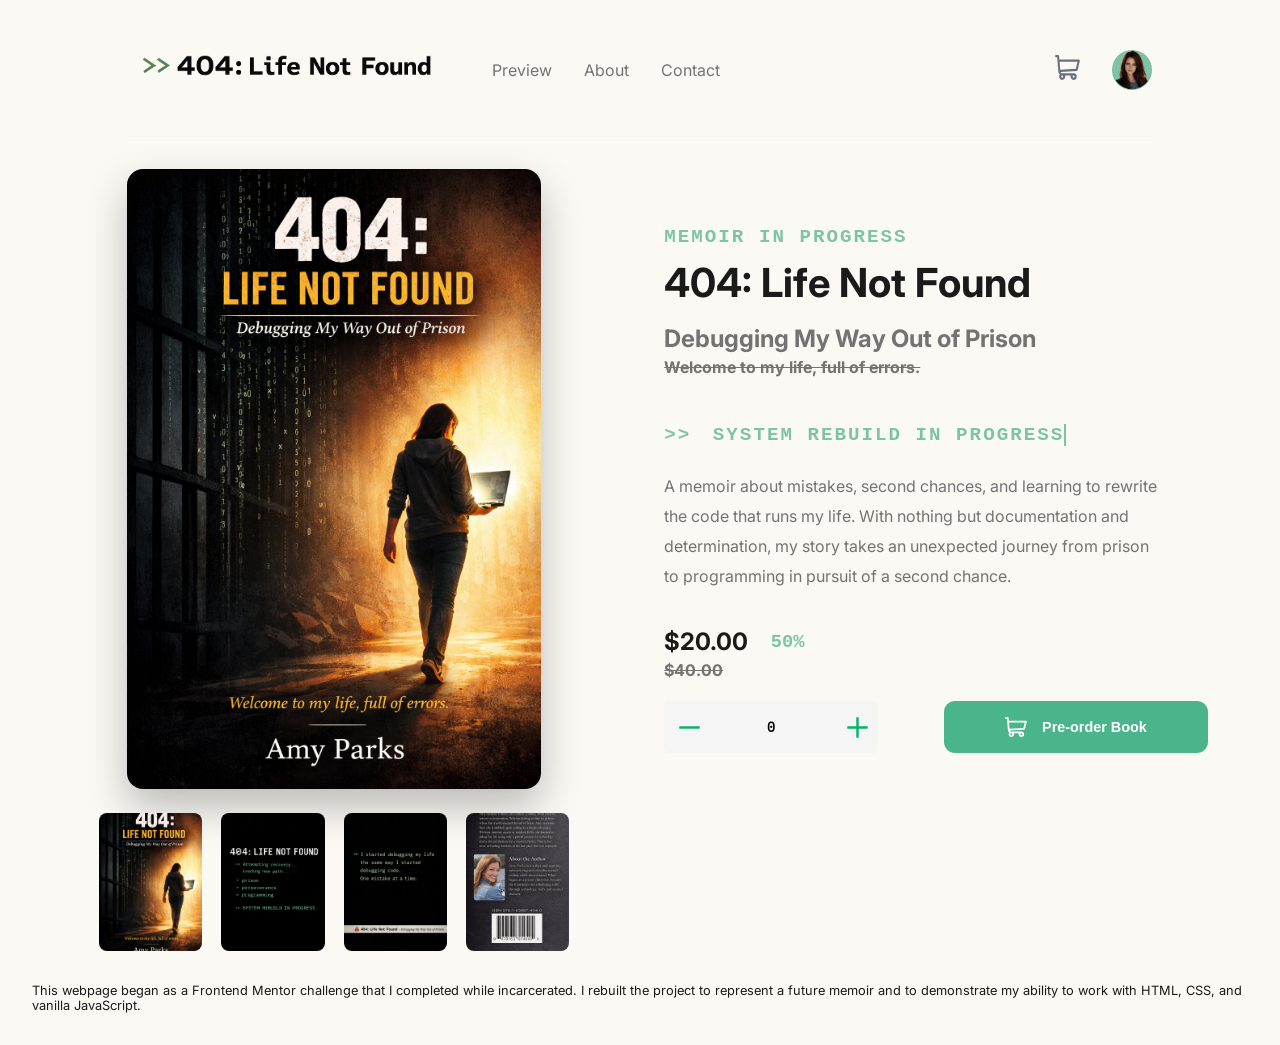
==== index.html @ 2057e630 "first commit" ====
<!DOCTYPE html>
<html lang="en">

<head>
  <meta charset="UTF-8">
  <meta name="viewport" content="width=device-width, initial-scale=1.0">
  <link rel="icon" type="image/png" href="./images/favicon.png">
  <title>Life Not Found</title>
  <link rel="stylesheet" href="./styles.css">
</head>

<body>

  <!-- Header -->
  <header>
    <nav>
      <img src="./assets/images/icon-menu.svg" alt="mobile menu" class="mobile-menu">
      <a class="home-link" href="index.html">
      <img src="./assets/images/logo.png" alt="logo" class="logo">
      </a>
      <ul id="nav-list">
        <li><a class="nav" href="preview.html">Preview</a></li>
        <li><a class="nav" href="about.html">About</a></li>
        <li><a class="nav" href="contact.html">Contact</a></li>
      </ul>
    </nav>
    <div class="header-right">
      <div class="cart-qty"></div>
      <div class="popup">
        <img src="./assets/images/icon-cart.svg" alt="shopping cart" class="cart-icon" id="cart">
        <aside id="aside" class="empty">
          <h6>Pre-order</h6>
          <div class="img-head empty" id="img-head">
            <img src="./assets/images/book-1 thumbnail.png" alt="book cover" class="cart-pic">
            <div class="popup-text">
              <p class="cart-text">404: Life Not Found</p>
              <p class="cart-amt" id="cart-amt"></p>
            </div>
            <img src="./assets/images/icon-delete.svg" alt="delete" id="delete">
            <button type="button" id="checkout">
            Checkout</button>
          </div>
          <div class="show empty" id="empty">
            <p class="empty-text">Your cart is empty.</p>
          </div>
        </aside>
      </div>
      <img src="./assets/images/image-avatar.png" alt="profile picture" class="profile-pic">
    </div>
  </header>

<!-- Main Content -->
  <main>
    <section class="product-images">
      <div class="large-pic">
        <img src="./assets/images/icon-previous.svg" alt="previous" id="previous" class="move">
        <img src="./assets/images/icon-next.svg" alt="previous" id="next" class="move">
      </div>
      <img src="./assets/images/book-1.png" alt="book cover" id="books1" class="img-large img-main">
      <div class="thumbnail-box">
        <img src="./assets/images/book-1 thumbnail.png" data-largeimage="./assets/images/book-1.png"
          alt="book cover" id="book1" class="img-thumb img-active">
        <img src="./assets/images/book-2 thumbnail.png" data-largeimage="./assets/images/book-2.png"
          alt="terminal version of book cover" id="book2" class="img-thumb">
        <img src="./assets/images/book-3 thumbnail.png" data-largeimage="./assets/images/book-3.png"
          alt="book quote" id="book3" class="img-thumb">
        <img src="./assets/images/book-4 thumbnail.png" data-largeimage="./assets/images/book-4.png"
          alt="book back cover" id="book4" class="img-thumb img-last">
      </div>
    </section>
<section class="text">
    <div class="bookinfo">
    
    <p class="terminal"> 
MEMOIR IN PROGRESS
</p> 
    <h1>404: Life Not Found</h1>
<h2 class="tagline">Debugging My Way Out of Prison</h2>
<h4>Welcome to my life, full of errors.</h4>
</div>
   
    <p class="terminal"> 
 <span class="prompt">>></span> 
 <span class="typing">SYSTEM REBUILD IN PROGRESS</span> 
</p> 
      <p>
A memoir about mistakes, second chances, and learning to rewrite the code that runs my life.
With nothing but documentation and determination, my story takes an unexpected journey from 
prison to programming in pursuit of a second chance.
      </p>
      <div class="amount">
        <div class="price-disc">
          <h2>
            $20.00
          </h2>
          <h3 class="pct">
            50%
          </h3>
        </div>
        <h4>
          $40.00
        </h4>
      </div>
      <div class="input-btn">
        <div class="quantity">
          <img src="./assets/images/icon-minus.svg" alt="decrease" class="minus">
          <img src="./assets/images/icon-plus.svg" alt="increase" class="plus">
          <input type="text" value="0" class="qty">
        </div>
        <button type="button" id="add-cart">
          <svg xmlns="http://www.w3.org/2000/svg" class="cart-btn" width="22" height="20">
            <path class="cart-btn"
              d="M20.925 3.641H3.863L3.61.816A.896.896 0 0 0 2.717 0H.897a.896.896 0 1 0 0 1.792h1l1.031 11.483c.073.828.52 1.726 1.291 2.336C2.83 17.385 4.099 20 6.359 20c1.875 0 3.197-1.87 2.554-3.642h4.905c-.642 1.77.677 3.642 2.555 3.642a2.72 2.72 0 0 0 2.717-2.717 2.72 2.72 0 0 0-2.717-2.717H6.365c-.681 0-1.274-.41-1.53-1.009l14.321-.842a.896.896 0 0 0 .817-.677l1.821-7.283a.897.897 0 0 0-.87-1.114ZM6.358 18.208a.926.926 0 0 1 0-1.85.926.926 0 0 1 0 1.85Zm10.015 0a.926.926 0 0 1 0-1.85.926.926 0 0 1 0 1.85Zm2.021-7.243-13.8.81-.57-6.341h15.753l-1.383 5.53Z"
              fill="#69707D" fill-rule="nonzero" />
          </svg>
          Pre-order Book</button>
      </div>
    </section>
  </main>

      <!-- The Modal/Lightbox -->
<div id="myModal" class="modal">
  <span class="close" id="close" onclick="closeModal()">&times;</span>
  <div class="modal-content">

    <div class="mySlides">
      <img src="./assets/images/book-1.png" alt="book cover" class="light-pic">
    </div>

    <div class="mySlides">
      <img src="./assets/images/book-2.png" alt="terminal book cover" class="light-pic">
    </div>

    <div class="mySlides">
      <img src="./assets/images/book-3.png" alt="book quote" class="light-pic">
    </div>

    <div class="mySlides">
      <img src="./assets/images/book-4.png" alt="book back cover" class="light-pic">
    </div>

       <!-- Next/previous controls -->
    <a class="prev" onclick="plusSlides(-1)">&#10094;</a>
    <a class="next" onclick="plusSlides(1)">&#10095;</a>

    <!-- Thumbnail image controls -->
    <div class="column">
      <img class="demo" src="./assets/images/book-1 thumbnail.png" onclick="currentSlide(1)" alt="book cover">
    </div>

    <div class="column">
      <img class="demo" src="./assets/images/book-2 thumbnail.png" onclick="currentSlide(2)" alt="terminal book cover">
    </div>

    <div class="column">
      <img class="demo" src="./assets/images/book-3 thumbnail.png" onclick="currentSlide(3)" alt="book quote">
    </div>

    <div class="column">
      <img class="demo" src="./assets/images/book-4 thumbnail.png" onclick="currentSlide(4)" alt="book back cover">
    </div>
  </div>
</div>

<footer>
  <div class="footnote">
    This webpage began as a Frontend Mentor challenge that I completed while incarcerated. I rebuilt the project to represent a future memoir and to demonstrate my ability to work with HTML, 
    CSS, and vanilla JavaScript.
  </div>
  </footer>

    <script src="./main.js"></script>

</body>

</html>
---- styles.css ----
@font-face {
    font-family: space;
    src: url(./assets/fonts/SpaceMono-Regular.ttf);
}

@font-face {
    font-family: inter;
    src: url(./assets/fonts/Inter-VariableFont_opsz\,wght.ttf);
}

:root {

    /* PRIMARY TERMINAL COLORS */
    --primary: hsl(156, 36%, 63%);
    /* terminal green */
    --primary-dark: hsl(156, 42%, 50%);
    /* button green */
    --primary-light: hsl(51, 27%, 78%);
    /* memoir subtitle beige */

    /* NEUTRALS */
    --very-dark-text: hsl(0, 0%, 10%);
    --secondary-text: hsl(0, 0%, 45%);
    --muted-text: hsl(0, 0%, 65%);
    --panels-color: hsl(0, 0%, 96%);

    /* PAGE BACKGROUND */
    --background: hsl(50, 40%, 97%);

    --black: hsl(0, 0%, 0%);

    /* TERMINAL EFFECT */
    --terminal-glow: rgba(121, 196, 164, 0.35);
}



/* GENERAL STYLES */

body {
    font-family: inter;
    font-size: 16px;
    display: flex;
    flex-direction: column;
    align-items: center;
    justify-content: flex-start;
    min-height: 100vh;
    margin: 0;
    background-color: var(--background);
    color: var(--very-dark-text);
}

/* HEADER DESIGN */
header {
    display: flex;
    justify-content: space-between;
    width: 80%;
    margin: 2rem auto;
    border-bottom: 1px solid var(--panels-color);
    padding-bottom: 1.8rem;
}

nav {
    display: flex;
    align-items: center;
    cursor: pointer;
}

.mobile-menu {
    display: none;
}

.logo {
    width: 100%;
}

.home-link {
width: 35%;
}

ul {
    display: flex;
    list-style: none;
    gap: 2rem;
}

.nav {
    text-decoration: none;
    color: var(--secondary-text);
}

.nav:hover {
    border-bottom: 4px solid var(--primary);
    padding-bottom: 2.5rem;
}

.header-right {
    display: flex;
    gap: 2rem;
    align-items: center;
}

.cart-icon {
    width: 25px;
    height: 25px;
    cursor: pointer;
}

.profile-pic {
    width: 40px;
    cursor: pointer;
    background-color: var(--primary);
    border-radius: 50%;
}

/* CART QTY POPUP */
.cart-qty {
    display: none;
    width: 20px;
    height: 15px;
    background-color: var(--primary);
    border-radius: 2rem;
    color: var(--panels-color);
    font-size: 0.7rem;
    justify-content: center;
    font-weight: 700;
    position: absolute;
    margin-left: 1rem;
    margin-bottom: 1rem;
}

/* CART IMAGE POPUP */
aside {
    display: flex;
    flex-direction: column;
    margin-top: 1rem;
    position: absolute;
    right: 0;
    margin-right: 3rem;
    width: fit-content;
    max-width: 320px;
    border: 1px solid var(--panels-color);
    box-shadow: 5px 5px 5px 5px var(--panels-color);
    background-color: var(--background);
    z-index: 10;
    padding: 0 1rem;
    border-radius: 1rem;
}

.img-head {
    display: flex;
    align-items: center;
    margin-top: 1rem;
    width: fit-content;
    justify-content: center;
    flex-wrap: wrap;
}

.cart-pic {
    width: 17%;
    height: 17%;
    border-radius: 0.3rem;
    margin-right: 0.3rem;
    margin-bottom: 1rem;
}

h6 {
    font-size: 1rem;
    border-bottom: 1px solid var(--muted-text);
    padding-bottom: 1rem;
    margin-bottom: 0;
    margin-top: 1rem;
    margin-left: 0.3rem;

}

#checkout {
    width: 100%;
    margin: auto;
    margin-bottom: 1rem;
}

.popup-text {
    width: 23ch;
    margin-left: 0.3rem;
}

.cart-text {
    margin-bottom: 0;
    font-size: 0.9rem;
}

.cart-amt {
    margin-top: 0;
     font-size: 0.9rem;
}

.show {
    display: flex;
}

.empty-text {
    text-align: center;
    margin: 2rem 0;
}

/* TERMINAL LOADING EFFECT */

.terminal {
    font-family: 'Space Mono', monospace;
    color: var(--primary);
    font-size: 1.2rem;
    font-weight: 600;
    letter-spacing: 2px;
}

.prompt {
    margin-right: 8px;
}

.typing {
    overflow: hidden;
    border-right: 2px solid var(--primary);
    white-space: nowrap;
    animation: typing 3s steps(24), blink 1s infinite;
}

@keyframes typing {
    from {
        width: 0
    }

    to {
        width: 100%
    }
}

@keyframes blink {
    50% {
        border-color: transparent
    }
}

/* MAIN CONTENT BOX */

main {
    display: flex;
    max-width: 1200px;
    /* margin-top: 2rem; */
    gap: 3%;
    align-items: flex-start;
}

.large-pic {
    display: none;
}

/* IMAGES ON LEFT SIDE OF MAIN */
.product-images {
    height: 100%;
    display: grid;
    align-items: start;
}

.img-large {
    border-radius: 1rem;
    display: block;
    width: auto;
    max-width: 80%;
    max-height: 620px;
    margin: 0 auto;
    object-fit: contain;
    box-shadow: 0 18px 40px rgba(0, 0, 0, 0.25);
}

.img-large:hover {
    cursor: pointer;
}

.img-hide {
    display: none;
}

.thumbnail-box {
    display: flex;
     width: 80%;
    justify-self: center;
    justify-content: space-between;
    align-items: flex-start;
    gap: 1rem;
    
}

.img-thumb {
    cursor: pointer;
     width: 22%;
    aspect-ratio: 3 / 4;
    object-fit: cover;
    margin-top: 1.5rem;
    border-radius: 0.5rem;
    cursor: pointer;
}

.img-thumb:hover {
    opacity: 0.3;
    outline: 2px solid var(--primary);
}

.product-img img {
    width: 100%;
    height: auto;
    object-fit: contain;
}

/* TEXT ON RIGHT SIDE OF MAIN */

.bookinfo {
    margin-top: 2rem;
    display: flex;
    flex-direction: column;
    justify-content: flex-end;
}

h3 {
    color: var(--primary);
    font-family: 'Space Mono', monospace;
}

h1 {
    font-size: 2.5rem;
    margin-top: -1rem;
    color: var(--very-dark-text);
}

p {
    width: 50ch;
    color: var(--secondary-text);
    line-height: 3ch;
}

.pct {
    background-color: var(--background);
    border-radius: 0.3rem;
    width: fit-content;
    padding: 0.1rem 0.4rem;
}

.price-disc {
    display: flex;
    align-items: center;
    gap: 1rem;
}

.tagline {
    color: var(--secondary-text);
    margin-top: -1rem;
}

h4 {
    color: var(--secondary-text);
    font-weight: 700;
    text-decoration: line-through;
    margin-top: -1rem;
}

.quantity {
    display: grid;
    width: 50%;
    grid-template-columns: repeat(3, 1fr);
    align-items: center;
    padding-right: 1rem;
}

.input-btn {
    display: flex;
    margin-right: 2rem;
}

.minus {
    grid-column: 1;
    grid-row: 1;
    z-index: 1;
    justify-self: left;
    cursor: pointer;
    margin-left: 0.5rem;
    width: 40%;
}

.qty {
    grid-column: 1 / span 3;
    width: 75%;
}

.plus {
    grid-column: 3;
    grid-row: 1;
    z-index: 1;
    cursor: pointer;
    width: 40%;
    justify-self: left;
    margin-right: 1rem;
}

input {
    grid-row: 1;
    border: none;
    background-color: var(--panels-color);
    text-align: center;
    color: var(--black);
    font-family: space;
    font-weight: 600;
    border-radius: 0.3rem;
    padding: 1rem 0.5rem;
}

button {
    display: flex;
    background-color: var(--primary-dark);
    color: white;
    border: none;
    font-size: 0.9rem;
    font-weight: 700;
    padding: 1rem 1rem;
    border-radius: 0.7rem;
    box-shadow: 5px 15px 15px 5px var(--background);
    width: 50%;
    align-items: center;
    cursor: pointer;
    justify-content: center;
}

button:hover {
    background-color: var(--primary);
    opacity: .8;
}

svg {
    width: 16%;
}

path {
    display: inline;
    fill: white;
}

.empty {
    display: none;
}


/* MODAL FOR LIGHTBOX */
.modal {
    cursor: pointer;
    display: none;
    position: fixed;
    inset: 0;
    z-index: 1000;
    background: rgba(0, 0, 0, 0.8);
    max-width: none;
    width: 100%;
    height: 100%;
}

.modal-content {
    position: relative;
    width: min(90vw, 720px);
    margin: 3rem auto;
    display: grid;
    grid-template-columns: repeat(4, 1fr);
    gap: 1rem;
    align-items: start;
}

.mySlides {
    grid-column: 1 / -1;
    display: none;
    text-align: center;
}

.light-pic {
    display: block;
    width: auto;
    max-width: 100%;
    max-height: 70vh;
    margin: 0 auto;
    object-fit: contain;
    border-radius: 1rem;
    box-shadow: 0 18px 40px rgba(0, 0, 0, 0.35);
}

.column {
    grid-row: auto;
}

img.demo {
    width: 100%;
    aspect-ratio: 3 / 4;
    object-fit: cover;
    border-radius: 0.75rem;
    opacity: 0.6;
}

.close {
    color: white;
    position: absolute;
    top: 1rem;
    right: 2rem;
    left: auto;
    font-size: 36px;
    font-weight: bold;
    z-index: 1001;
}

.prev,
.next {
    position: absolute;
    top: 35%;
    transform: translateY(-50%);
    width: 50px;
    height: 50px;
    background-color: white;
    border-radius: 50%;
    display: grid;
    place-items: center;
    z-index: 1001;
}

.prev {
    left: -1.5rem;
    margin-left: 0;
}

.next {
    right: -1.5rem;
    margin-right: 0;
}


.prev:hover,
.next:hover {
    color: var(--primary);
}

.active,
.demo:hover {
    opacity: 1;
    cursor: pointer;
}

/* FOOTER STYLES */

.footnote {
    font-size: 0.8rem;
    margin: 2rem;
}

/* PREVIEW PAGE STYLES */

#book3copy{
margin-top: 5rem;
}

.excerpt {
    margin-top: 1rem;
    font-size: 1rem;
    width: 50ch;
    color: var(--secondary-text);
    line-height: 2.5ch;
}

/* ABOUT PAGE STYLES */
main-img {
    margin-top: 0;
}

/* CONTACT PAGE STYLES */

.contact-section {
  max-width: 700px;
  margin: 60px auto;
  padding: 20px;
  text-align: center;
}

.contact-title {
  font-size: 2rem;
  margin-bottom: 12px;
  color: var(--very-dark-blue);
}

.contact-terminal {
  font-family: 'Space Mono', monospace;
  font-size: 1rem;
  color: var(--primary);
  margin-bottom: 20px;
  margin-left: 2rem;
}

.contact-terminal .prompt {
  font-weight: 700;
  margin-right: 6px;
}

.connection{
    text-decoration: none  ;
}

.contact-text {
  font-size: 1.05rem;
  line-height: 1.6;
  color: var(--dark-grayish-blue);
  margin-bottom: 18px;
}

.contact-email {
  font-size: 1rem;
  color: var(--very-dark-blue);
}

.contact-email a {
  color: var(--very-dark-blue);
  text-decoration: none;
  border-bottom: 1px solid var(--primary);
  padding-bottom: 2px;
}

.contact-email a:hover {
  color: var(--primary);
}

@media screen and (max-width: 968px) {
    body {
        height: 100vw;
    }

    header {
        width: 90%;
        border: none;
        margin-bottom: 0;
    }

    /* .mobile-menu {
        display: block;
        margin-right: 1rem;
    } */

    .logo {
        display: none;
    }

    .header-right {
        justify-content: flex-end;
    }

    .cart-icon {
        width: 100%;
        height: 50%;
    }

    .profile-pic {
        width: 22%;
    }

    .cart-qty {
        margin-right: 3.5rem;
        margin-bottom: 1.5rem;
    }

    .qty {
        width: 100%;
    }

    main {
        max-width: 100%;
        flex-direction: column;
        gap: 0rem;
        margin-top: 0;
    }

    .large-pic {
        display: flex;
    }

    .move {
        background-color: var(--background);
        border-radius: 50%;
        padding: 10px 15px;
    }

    .product-images {
        position: relative;
    }

    #next {
        position: absolute;
        right: 20px;
        top: 50%;
    }

    #previous {
        position: absolute;
        left: 20px;
        top: 50%;
    }

    .img-thumb {
        display: none;
    }

    .img-large {
        border-radius: 0rem;
        margin-bottom: 0.5rem;
        width: 500px;
    }

    .img-hide {
        display: none;
    }

    h1 {
        font-size: 1.8rem;
        width: 20ch;
    }

    h3 {
        font-size: 0.8rem;
    }

    p {
        width: 38ch;
        font-size: 0.9rem;
    }

    .amount {
        display: flex;
        justify-content: space-between;
        align-items: flex-end;
        margin-right: 1rem;
    }

    .input-btn {
        display: block;
        margin: auto;
    }

    .quantity {
        width: 95%;
    }

    .minus {
        justify-self: left;
        margin-right: 0;
        padding-left: 1rem;
    }

    .plus {
        justify-self: right;
    }

    input {
        width: 100%;
    }

    button {
        width: 100%;
        margin: auto;
        margin-top: 1rem;
        justify-content: center;
    }

    .footnote {
        font-size: 0.7rem;
    }

}

@media screen and (max-width: 499px) {
    aside {
        max-width: 90vw;
        width: 90%;
        margin-top: 2.5rem;
        box-shadow: none;
        border-radius: 1rem;
        left: 1%;
        margin-right: 1%;
    }

    .img-large {
        border-radius: 0rem;
        margin-bottom: 0.5rem;
        width: 100vw;
    }

    ul{
        font-size: 0.8rem;
        gap: 0.5rem;
    }

    .text {
        max-width: 100vw;
    }

    #checkout {
        width: 90%;
    }

    .footnote {
        font-size: 0.6rem;
    }
}
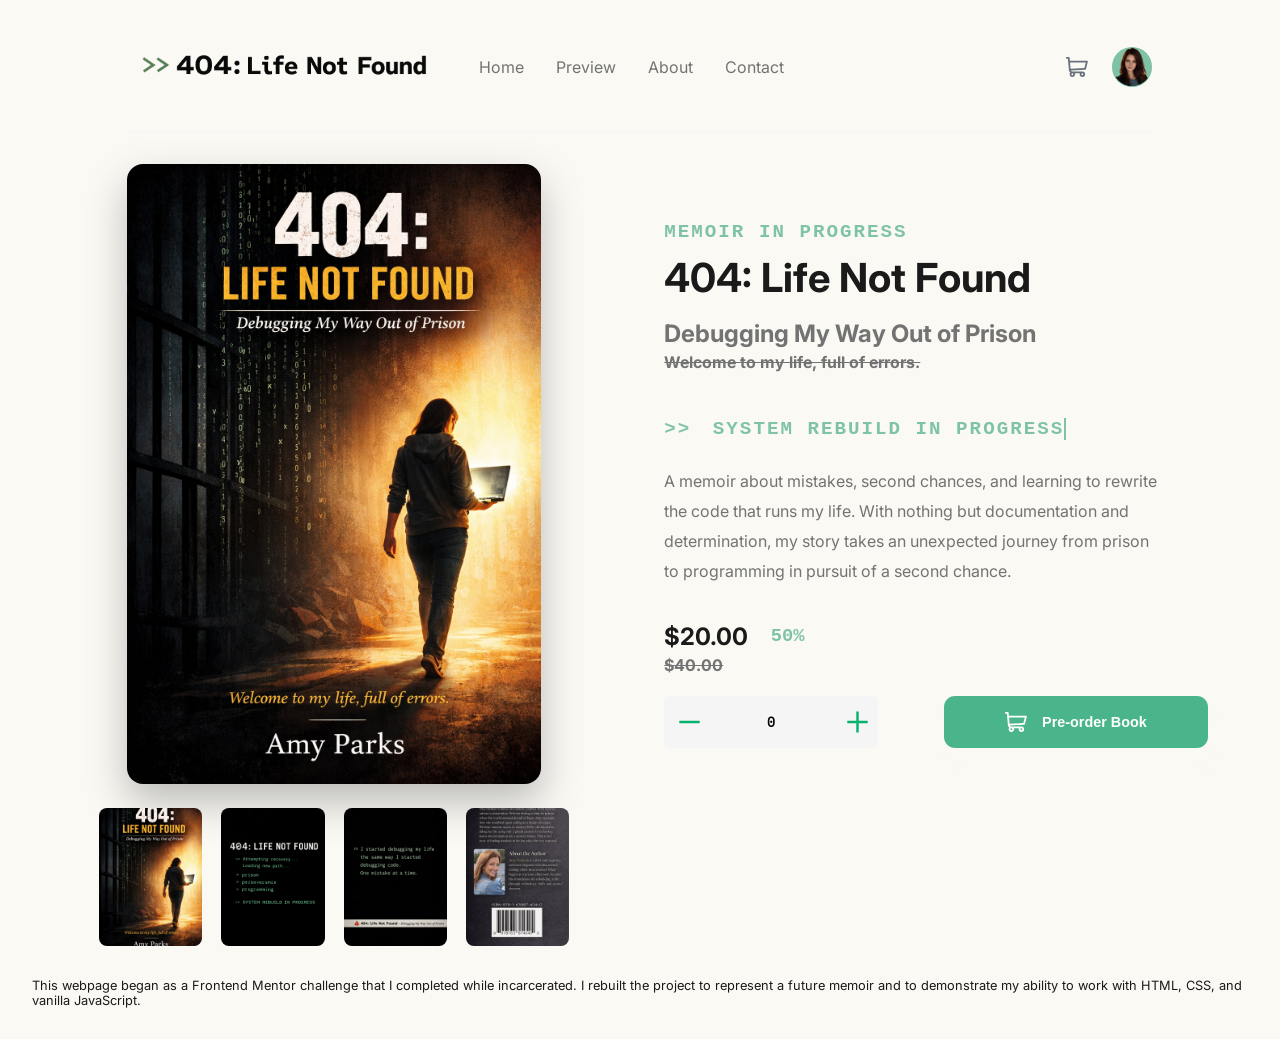
==== commit 0e0d53e2: "media fixes" ====
--- a/index.html
+++ b/index.html
@@ -14,20 +14,23 @@
   <!-- Header -->
   <header>
     <nav>
-      <img src="./assets/images/icon-menu.svg" alt="mobile menu" class="mobile-menu">
-      <a class="home-link" href="index.html">
-      <img src="./assets/images/logo.png" alt="logo" class="logo">
-      </a>
-      <ul id="nav-list">
-        <li><a class="nav" href="preview.html">Preview</a></li>
-        <li><a class="nav" href="about.html">About</a></li>
-        <li><a class="nav" href="contact.html">Contact</a></li>
-      </ul>
-    </nav>
-    <div class="header-right">
-      <div class="cart-qty"></div>
+            <!-- Hamburger Icon -->
+            <img src="./assets/images/icon-menu.svg" alt="menu" class="mobile-menu" id="menu-btn">
+
+            <a class="home-link" href="index.html">
+                <img src="./assets/images/logo.png" alt="logo" class="logo">
+            </a>
+            <ul id="nav-list">
+                <li><a class="nav" href="index.html">Home</a></li>
+                <li><a class="nav" href="preview.html">Preview</a></li>
+                <li><a class="nav" href="about.html">About</a></li>
+                <li><a class="nav" href="contact.html">Contact</a></li>
+            </ul>
+        </nav>
+    <div class="header-right"> 
       <div class="popup">
         <img src="./assets/images/icon-cart.svg" alt="shopping cart" class="cart-icon" id="cart">
+        <div class="cart-qty"></div>
         <aside id="aside" class="empty">
           <h6>Pre-order</h6>
           <div class="img-head empty" id="img-head">
--- a/styles.css
+++ b/styles.css
@@ -54,16 +54,19 @@
 header {
     display: flex;
     justify-content: space-between;
-    width: 80%;
+    align-items: center;
+    width: min(80%, 1200px);
     margin: 2rem auto;
+    padding-bottom: 1.8rem;
     border-bottom: 1px solid var(--panels-color);
-    padding-bottom: 1.8rem;
-}
+}
+
 
 nav {
     display: flex;
     align-items: center;
     cursor: pointer;
+    gap: 2rem;
 }
 
 .mobile-menu {
@@ -71,17 +74,24 @@
 }
 
 .logo {
-    width: 100%;
+    display: block;
+    height: 70px;
+    width: auto;
 }
 
 .home-link {
-width: 35%;
+    display: inline-flex;
+    align-items: center;
+    width: auto;
 }
 
 ul {
     display: flex;
+    align-items: center;
+    gap: 2rem;
+    margin: 0;
+    padding: 0;
     list-style: none;
-    gap: 2rem;
 }
 
 .nav {
@@ -96,37 +106,43 @@
 
 .header-right {
     display: flex;
-    gap: 2rem;
-    align-items: center;
-}
-
-.cart-icon {
-    width: 25px;
-    height: 25px;
-    cursor: pointer;
+    align-items: center;
+    gap: 1.5rem;
 }
 
 .profile-pic {
     width: 40px;
-    cursor: pointer;
+    height: 40px;
+    display: block;
+    cursor: pointer;
+    border-radius: 50%;
     background-color: var(--primary);
-    border-radius: 50%;
 }
 
 /* CART QTY POPUP */
+
+.popup {
+    position: relative;
+    display: flex;
+    align-items: center;
+}
+
 .cart-qty {
-    display: none;
-    width: 20px;
-    height: 15px;
+    position: absolute;
+    top: -6px;
+    right: -10px;
+    min-width: 20px;
+    height: 18px;
+    padding: 0 3px;
+    display: none;
+    align-items: center;
+    justify-content: center;
     background-color: var(--primary);
-    border-radius: 2rem;
-    color: var(--panels-color);
+    color: white;
+    border-radius: 999px;
     font-size: 0.7rem;
-    justify-content: center;
     font-weight: 700;
-    position: absolute;
-    margin-left: 1rem;
-    margin-bottom: 1rem;
+    line-height: 1;
 }
 
 /* CART IMAGE POPUP */
@@ -135,10 +151,9 @@
     flex-direction: column;
     margin-top: 1rem;
     position: absolute;
+    top: calc(100% + 1rem);
     right: 0;
-    margin-right: 3rem;
-    width: fit-content;
-    max-width: 320px;
+    width: min(320px, 90vw);
     border: 1px solid var(--panels-color);
     box-shadow: 5px 5px 5px 5px var(--panels-color);
     background-color: var(--background);
@@ -192,7 +207,7 @@
 
 .cart-amt {
     margin-top: 0;
-     font-size: 0.9rem;
+    font-size: 0.9rem;
 }
 
 .show {
@@ -283,17 +298,17 @@
 
 .thumbnail-box {
     display: flex;
-     width: 80%;
+    width: 80%;
     justify-self: center;
     justify-content: space-between;
     align-items: flex-start;
     gap: 1rem;
-    
+
 }
 
 .img-thumb {
     cursor: pointer;
-     width: 22%;
+    width: 22%;
     aspect-ratio: 3 / 4;
     object-fit: cover;
     margin-top: 1.5rem;
@@ -556,8 +571,8 @@
 
 /* PREVIEW PAGE STYLES */
 
-#book3copy{
-margin-top: 5rem;
+#book3copy {
+    margin-top: 5rem;
 }
 
 .excerpt {
@@ -576,62 +591,53 @@
 /* CONTACT PAGE STYLES */
 
 .contact-section {
-  max-width: 700px;
-  margin: 60px auto;
-  padding: 20px;
-  text-align: center;
+    max-width: 700px;
+    margin: 60px auto;
+    padding: 20px;
+    text-align: center;
 }
 
 .contact-title {
-  font-size: 2rem;
-  margin-bottom: 12px;
-  color: var(--very-dark-blue);
+    font-size: 2rem;
+    margin-bottom: 12px;
+    color: var(--very-dark-text);
+}
+
+.connection {
+    text-decoration: none;
 }
 
 .contact-terminal {
-  font-family: 'Space Mono', monospace;
-  font-size: 1rem;
-  color: var(--primary);
-  margin-bottom: 20px;
-  margin-left: 2rem;
-}
-
-.contact-terminal .prompt {
-  font-weight: 700;
-  margin-right: 6px;
-}
-
-.connection{
-    text-decoration: none  ;
+    font-family: space, monospace;
+    color: var(--primary);
 }
 
 .contact-text {
-  font-size: 1.05rem;
-  line-height: 1.6;
-  color: var(--dark-grayish-blue);
-  margin-bottom: 18px;
+    font-size: 1.05rem;
+    line-height: 1.6;
+    color: var(--secondary-text);
+    margin-bottom: 18px;
 }
 
 .contact-email {
-  font-size: 1rem;
-  color: var(--very-dark-blue);
+    font-size: 1rem;
+    color: var(--very-dark-text);
+    margin-left: 1rem;
 }
 
 .contact-email a {
-  color: var(--very-dark-blue);
-  text-decoration: none;
-  border-bottom: 1px solid var(--primary);
-  padding-bottom: 2px;
-}
+    color: var(--very-dark-text);
+    text-decoration: none;
+    border-bottom: 1px solid var(--primary);
+    padding-bottom: 2px;
+}
+
 
 .contact-email a:hover {
-  color: var(--primary);
+    color: var(--primary);
 }
 
 @media screen and (max-width: 968px) {
-    body {
-        height: 100vw;
-    }
 
     header {
         width: 90%;
@@ -639,142 +645,198 @@
         margin-bottom: 0;
     }
 
-    /* .mobile-menu {
+    .mobile-menu {
         display: block;
-        margin-right: 1rem;
-    } */
-
-    .logo {
+        width: 22px;
+        cursor: pointer;
+        z-index: 20;
+    }
+
+    nav {
+        position: relative;
+    }
+
+    /* Hide menu by default */
+    #nav-links {
+        position: absolute;
+        top: 60px;
+        left: 0;
+
+        width: 100%;
+        background: var(--background);
+
+        flex-direction: column;
+        align-items: flex-start;
+        gap: 1rem;
+
+        padding: 1.5rem;
+
         display: none;
-    }
-
-    .header-right {
-        justify-content: flex-end;
-    }
-
-    .cart-icon {
+
+        box-shadow: 0 10px 20px rgba(0, 0, 0, 0.1);
+        border-radius: 0.5rem;
+    }
+
+    /* Show menu when active */
+    #nav-links.active {
+        display: flex;
+    }
+
+    #nav-links li {
         width: 100%;
-        height: 50%;
-    }
-
-    .profile-pic {
-        width: 22%;
-    }
-
-    .cart-qty {
-        margin-right: 3.5rem;
-        margin-bottom: 1.5rem;
-    }
-
-    .qty {
-        width: 100%;
-    }
-
-    main {
-        max-width: 100%;
-        flex-direction: column;
-        gap: 0rem;
-        margin-top: 0;
-    }
-
-    .large-pic {
-        display: flex;
-    }
-
-    .move {
-        background-color: var(--background);
-        border-radius: 50%;
-        padding: 10px 15px;
-    }
-
-    .product-images {
-        position: relative;
-    }
-
-    #next {
-        position: absolute;
-        right: 20px;
-        top: 50%;
-    }
-
-    #previous {
-        position: absolute;
-        left: 20px;
-        top: 50%;
-    }
-
-    .img-thumb {
+    }
+
+    #nav-links a {
+        font-size: 1.1rem;
+        font-weight: 600;
+    }
+
+    /* Hide desktop nav */
+    nav ul {
         display: none;
     }
 
-    .img-large {
-        border-radius: 0rem;
-        margin-bottom: 0.5rem;
-        width: 500px;
-    }
-
-    .img-hide {
-        display: none;
-    }
-
-    h1 {
-        font-size: 1.8rem;
-        width: 20ch;
-    }
-
-    h3 {
-        font-size: 0.8rem;
-    }
-
-    p {
-        width: 38ch;
-        font-size: 0.9rem;
-    }
-
-    .amount {
-        display: flex;
-        justify-content: space-between;
-        align-items: flex-end;
-        margin-right: 1rem;
-    }
-
-    .input-btn {
-        display: block;
-        margin: auto;
-    }
-
-    .quantity {
-        width: 95%;
-    }
-
-    .minus {
-        justify-self: left;
-        margin-right: 0;
-        padding-left: 1rem;
-    }
-
-    .plus {
-        justify-self: right;
-    }
-
-    input {
-        width: 100%;
-    }
-
-    button {
-        width: 100%;
-        margin: auto;
-        margin-top: 1rem;
-        justify-content: center;
-    }
-
-    .footnote {
-        font-size: 0.7rem;
-    }
-
-}
-
-@media screen and (max-width: 499px) {
+
+.logo {
+    display: none;
+}
+
+.header-right {
+    justify-content: flex-end;
+
+}
+
+.cart-icon {
+    width: 25px;
+    height: 25px;
+    cursor: pointer;
+    display: block;
+}
+
+main {
+    max-width: 100%;
+    flex-direction: column;
+    gap: 0rem;
+    margin-top: 0;
+}
+
+.large-pic {
+    display: flex;
+}
+
+.move {
+    background-color: var(--background);
+    border-radius: 50%;
+    padding: 10px 15px;
+}
+
+.product-images {
+    position: relative;
+    width: 100%;
+    max-width: 420px;
+    margin: 0 auto;
+}
+
+#next {
+    position: absolute;
+    right: 20px;
+    top: 50%;
+}
+
+#previous {
+    position: absolute;
+    left: 20px;
+    top: 50%;
+}
+
+.img-thumb {
+    display: none;
+}
+
+.img-large {
+    display: block;
+    width: min(100%, 420px);
+    height: auto;
+    margin: 0 auto 0.5rem;
+    border-radius: 0;
+}
+
+.text {
+    width: 90%;
+    max-width: 420px;
+    margin: 0 auto;
+}
+
+.img-hide {
+    display: none;
+}
+
+h1 {
+    font-size: 1.8rem;
+    width: auto;
+}
+
+h3 {
+    font-size: 0.8rem;
+}
+
+p {
+    width: auto;
+    font-size: 0.95rem;
+    line-height: 1.8;
+}
+
+.amount {
+    display: flex;
+    justify-content: space-between;
+    align-items: flex-end;
+    margin-right: 1rem;
+}
+
+.input-btn {
+    display: flex;
+    flex-direction: column;
+    gap: 1rem;
+    margin: 0 auto;
+    width: 100%;
+}
+
+.quantity {
+    width: 100%;
+}
+
+.qty {
+    width: 100%;
+}
+
+.minus {
+    justify-self: left;
+    margin-right: 0;
+    padding-left: 1rem;
+}
+
+.plus {
+    justify-self: right;
+}
+
+input {
+    width: 100%;
+}
+
+button {
+    width: 100%;
+    margin: auto;
+    margin-top: 1rem;
+    justify-content: center;
+}
+
+.footnote {
+    font-size: 0.7rem;
+}
+
+}
+
+/* @media screen and (max-width: 499px) {
     aside {
         max-width: 90vw;
         width: 90%;
@@ -791,7 +853,7 @@
         width: 100vw;
     }
 
-    ul{
+    ul {
         font-size: 0.8rem;
         gap: 0.5rem;
     }
@@ -807,4 +869,4 @@
     .footnote {
         font-size: 0.6rem;
     }
-}+} */
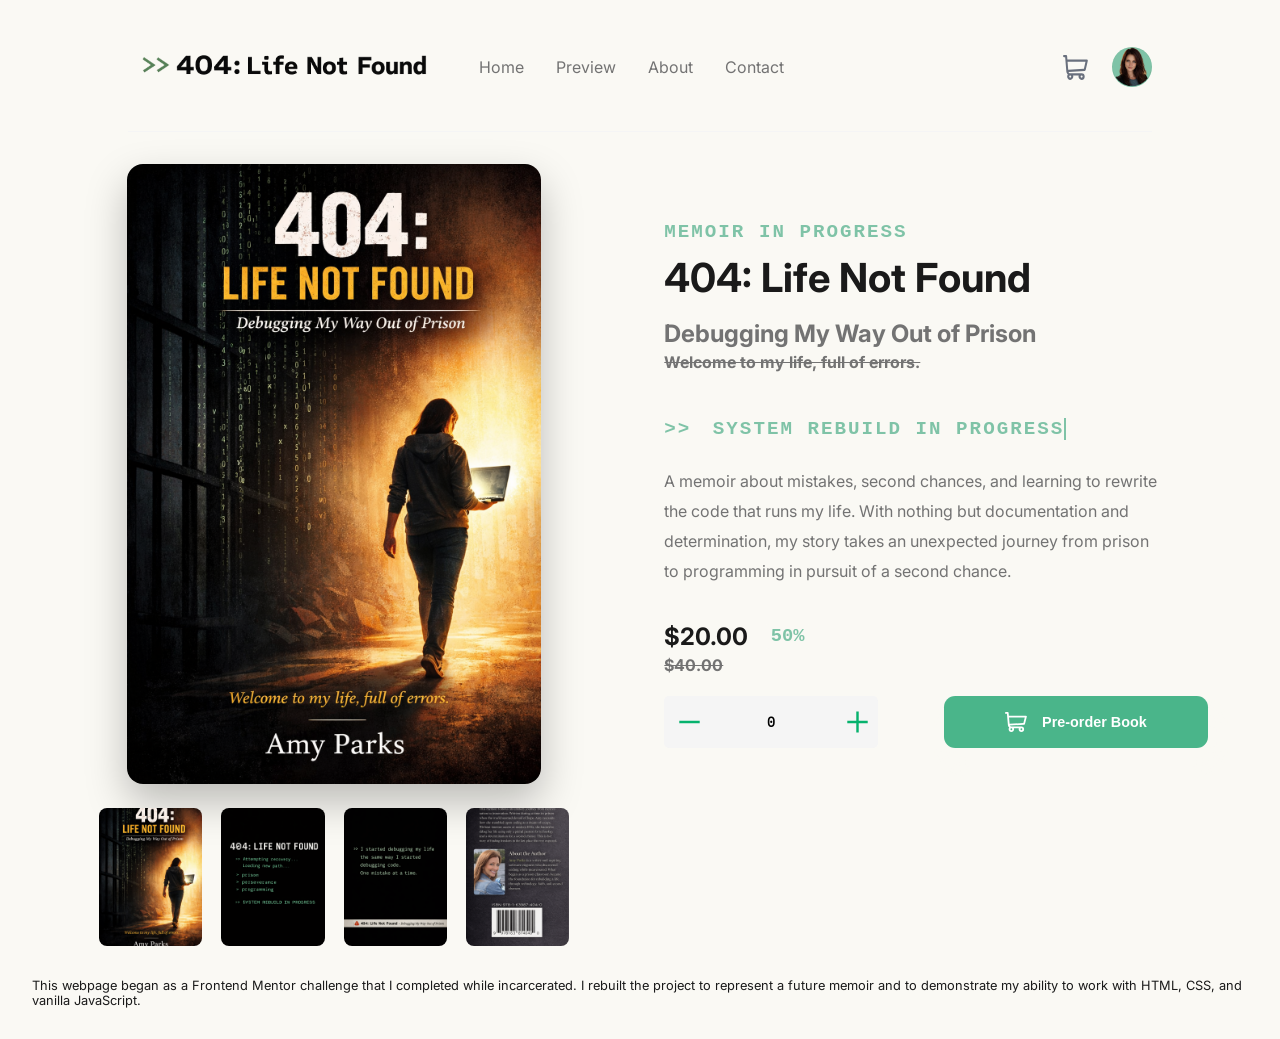
==== commit 2d16d5ec: "cart popup mobile" ====
--- a/index.html
+++ b/index.html
@@ -14,20 +14,20 @@
   <!-- Header -->
   <header>
     <nav>
-            <!-- Hamburger Icon -->
-            <img src="./assets/images/icon-menu.svg" alt="menu" class="mobile-menu" id="menu-btn">
+      <!-- Hamburger Icon -->
+      <img src="./assets/images/icon-menu.svg" alt="mobile menu" class="mobile-menu" id="menu-btn">
 
-            <a class="home-link" href="index.html">
-                <img src="./assets/images/logo.png" alt="logo" class="logo">
-            </a>
-            <ul id="nav-list">
-                <li><a class="nav" href="index.html">Home</a></li>
-                <li><a class="nav" href="preview.html">Preview</a></li>
-                <li><a class="nav" href="about.html">About</a></li>
-                <li><a class="nav" href="contact.html">Contact</a></li>
-            </ul>
-        </nav>
-    <div class="header-right"> 
+      <a class="home-link" href="index.html">
+        <img src="./assets/images/logo.png" alt="logo" class="logo">
+      </a>
+      <ul id="nav-links">
+        <li><a class="nav" href="index.html">Home</a></li>
+        <li><a class="nav" href="preview.html">Preview</a></li>
+        <li><a class="nav" href="about.html">About</a></li>
+        <li><a class="nav" href="contact.html">Contact</a></li>
+      </ul>
+    </nav>
+    <div class="header-right">
       <div class="popup">
         <img src="./assets/images/icon-cart.svg" alt="shopping cart" class="cart-icon" id="cart">
         <div class="cart-qty"></div>
@@ -40,8 +40,8 @@
               <p class="cart-amt" id="cart-amt"></p>
             </div>
             <img src="./assets/images/icon-delete.svg" alt="delete" id="delete">
-            <button type="button" id="checkout">
-            Checkout</button>
+            <h3>
+              Checkout Coming Soon</h3>
           </div>
           <div class="show empty" id="empty">
             <p class="empty-text">Your cart is empty.</p>
@@ -52,7 +52,7 @@
     </div>
   </header>
 
-<!-- Main Content -->
+  <!-- Main Content -->
   <main>
     <section class="product-images">
       <div class="large-pic">
@@ -61,35 +61,35 @@
       </div>
       <img src="./assets/images/book-1.png" alt="book cover" id="books1" class="img-large img-main">
       <div class="thumbnail-box">
-        <img src="./assets/images/book-1 thumbnail.png" data-largeimage="./assets/images/book-1.png"
-          alt="book cover" id="book1" class="img-thumb img-active">
+        <img src="./assets/images/book-1 thumbnail.png" data-largeimage="./assets/images/book-1.png" alt="book cover"
+          id="book1" class="img-thumb img-active">
         <img src="./assets/images/book-2 thumbnail.png" data-largeimage="./assets/images/book-2.png"
           alt="terminal version of book cover" id="book2" class="img-thumb">
-        <img src="./assets/images/book-3 thumbnail.png" data-largeimage="./assets/images/book-3.png"
-          alt="book quote" id="book3" class="img-thumb">
+        <img src="./assets/images/book-3 thumbnail.png" data-largeimage="./assets/images/book-3.png" alt="book quote"
+          id="book3" class="img-thumb">
         <img src="./assets/images/book-4 thumbnail.png" data-largeimage="./assets/images/book-4.png"
           alt="book back cover" id="book4" class="img-thumb img-last">
       </div>
     </section>
-<section class="text">
-    <div class="bookinfo">
-    
-    <p class="terminal"> 
-MEMOIR IN PROGRESS
-</p> 
-    <h1>404: Life Not Found</h1>
-<h2 class="tagline">Debugging My Way Out of Prison</h2>
-<h4>Welcome to my life, full of errors.</h4>
-</div>
-   
-    <p class="terminal"> 
- <span class="prompt">>></span> 
- <span class="typing">SYSTEM REBUILD IN PROGRESS</span> 
-</p> 
+    <section class="text">
+      <div class="bookinfo">
+
+        <p class="terminal">
+          MEMOIR IN PROGRESS
+        </p>
+        <h1>404: Life Not Found</h1>
+        <h2 class="tagline">Debugging My Way Out of Prison</h2>
+        <h4>Welcome to my life, full of errors.</h4>
+      </div>
+
+      <p class="terminal">
+        <span class="prompt">>></span>
+        <span class="typing">SYSTEM REBUILD IN PROGRESS</span>
+      </p>
       <p>
-A memoir about mistakes, second chances, and learning to rewrite the code that runs my life.
-With nothing but documentation and determination, my story takes an unexpected journey from 
-prison to programming in pursuit of a second chance.
+        A memoir about mistakes, second chances, and learning to rewrite the code that runs my life.
+        With nothing but documentation and determination, my story takes an unexpected journey from
+        prison to programming in pursuit of a second chance.
       </p>
       <div class="amount">
         <div class="price-disc">
@@ -121,58 +121,60 @@
     </section>
   </main>
 
-      <!-- The Modal/Lightbox -->
-<div id="myModal" class="modal">
-  <span class="close" id="close" onclick="closeModal()">&times;</span>
-  <div class="modal-content">
+  <!-- The Modal/Lightbox -->
+  <div id="myModal" class="modal">
+    <span class="close" id="close" onclick="closeModal()">&times;</span>
+    <div class="modal-content">
 
-    <div class="mySlides">
-      <img src="./assets/images/book-1.png" alt="book cover" class="light-pic">
-    </div>
+      <div class="mySlides">
+        <img src="./assets/images/book-1.png" alt="book cover" class="light-pic">
+      </div>
 
-    <div class="mySlides">
-      <img src="./assets/images/book-2.png" alt="terminal book cover" class="light-pic">
-    </div>
+      <div class="mySlides">
+        <img src="./assets/images/book-2.png" alt="terminal book cover" class="light-pic">
+      </div>
 
-    <div class="mySlides">
-      <img src="./assets/images/book-3.png" alt="book quote" class="light-pic">
-    </div>
+      <div class="mySlides">
+        <img src="./assets/images/book-3.png" alt="book quote" class="light-pic">
+      </div>
 
-    <div class="mySlides">
-      <img src="./assets/images/book-4.png" alt="book back cover" class="light-pic">
-    </div>
+      <div class="mySlides">
+        <img src="./assets/images/book-4.png" alt="book back cover" class="light-pic">
+      </div>
 
-       <!-- Next/previous controls -->
-    <a class="prev" onclick="plusSlides(-1)">&#10094;</a>
-    <a class="next" onclick="plusSlides(1)">&#10095;</a>
+      <!-- Next/previous controls -->
+      <a class="prev" onclick="plusSlides(-1)">&#10094;</a>
+      <a class="next" onclick="plusSlides(1)">&#10095;</a>
 
-    <!-- Thumbnail image controls -->
-    <div class="column">
-      <img class="demo" src="./assets/images/book-1 thumbnail.png" onclick="currentSlide(1)" alt="book cover">
-    </div>
+      <!-- Thumbnail image controls -->
+      <div class="column">
+        <img class="demo" src="./assets/images/book-1 thumbnail.png" onclick="currentSlide(1)" alt="book cover">
+      </div>
 
-    <div class="column">
-      <img class="demo" src="./assets/images/book-2 thumbnail.png" onclick="currentSlide(2)" alt="terminal book cover">
-    </div>
+      <div class="column">
+        <img class="demo" src="./assets/images/book-2 thumbnail.png" onclick="currentSlide(2)"
+          alt="terminal book cover">
+      </div>
 
-    <div class="column">
-      <img class="demo" src="./assets/images/book-3 thumbnail.png" onclick="currentSlide(3)" alt="book quote">
-    </div>
+      <div class="column">
+        <img class="demo" src="./assets/images/book-3 thumbnail.png" onclick="currentSlide(3)" alt="book quote">
+      </div>
 
-    <div class="column">
-      <img class="demo" src="./assets/images/book-4 thumbnail.png" onclick="currentSlide(4)" alt="book back cover">
+      <div class="column">
+        <img class="demo" src="./assets/images/book-4 thumbnail.png" onclick="currentSlide(4)" alt="book back cover">
+      </div>
     </div>
   </div>
-</div>
 
-<footer>
-  <div class="footnote">
-    This webpage began as a Frontend Mentor challenge that I completed while incarcerated. I rebuilt the project to represent a future memoir and to demonstrate my ability to work with HTML, 
-    CSS, and vanilla JavaScript.
-  </div>
+  <footer>
+    <div class="footnote">
+      This webpage began as a Frontend Mentor challenge that I completed while incarcerated. I rebuilt the project to
+      represent a future memoir and to demonstrate my ability to work with HTML,
+      CSS, and vanilla JavaScript.
+    </div>
   </footer>
 
-    <script src="./main.js"></script>
+  <script src="./main.js"></script>
 
 </body>
 
--- a/styles.css
+++ b/styles.css
@@ -101,7 +101,7 @@
 
 .nav:hover {
     border-bottom: 4px solid var(--primary);
-    padding-bottom: 2.5rem;
+    padding-bottom: 1rem;
 }
 
 .header-right {
@@ -114,7 +114,6 @@
     width: 40px;
     height: 40px;
     display: block;
-    cursor: pointer;
     border-radius: 50%;
     background-color: var(--primary);
 }
@@ -179,6 +178,13 @@
     margin-bottom: 1rem;
 }
 
+.cart-icon {
+    width: 25px;
+    height: 25px;
+    cursor: pointer;
+    display: block;
+}
+
 h6 {
     font-size: 1rem;
     border-bottom: 1px solid var(--muted-text);
@@ -313,7 +319,6 @@
     object-fit: cover;
     margin-top: 1.5rem;
     border-radius: 0.5rem;
-    cursor: pointer;
 }
 
 .img-thumb:hover {
@@ -465,7 +470,6 @@
 
 /* MODAL FOR LIGHTBOX */
 .modal {
-    cursor: pointer;
     display: none;
     position: fixed;
     inset: 0;
@@ -559,7 +563,6 @@
 .active,
 .demo:hover {
     opacity: 1;
-    cursor: pointer;
 }
 
 /* FOOTER STYLES */
@@ -656,25 +659,24 @@
         position: relative;
     }
 
+    .nav:hover {
+        padding-bottom: 0;
+    }
+
     /* Hide menu by default */
     #nav-links {
+        display: none;
         position: absolute;
-        top: 60px;
+        top: 45px;
         left: 0;
-
-        width: 100%;
+        width: 220px;
+        flex-direction: column;
+        gap: 1rem;
+        padding: 1.25rem;
         background: var(--background);
-
-        flex-direction: column;
-        align-items: flex-start;
-        gap: 1rem;
-
-        padding: 1.5rem;
-
-        display: none;
-
-        box-shadow: 0 10px 20px rgba(0, 0, 0, 0.1);
-        border-radius: 0.5rem;
+        border-radius: 0.75rem;
+        box-shadow: 0 10px 20px rgba(0, 0, 0, 0.12);
+        z-index: 30;
     }
 
     /* Show menu when active */
@@ -697,176 +699,159 @@
     }
 
 
-.logo {
-    display: none;
-}
-
-.header-right {
-    justify-content: flex-end;
-
-}
-
-.cart-icon {
-    width: 25px;
-    height: 25px;
-    cursor: pointer;
-    display: block;
-}
-
-main {
-    max-width: 100%;
-    flex-direction: column;
-    gap: 0rem;
-    margin-top: 0;
-}
-
-.large-pic {
-    display: flex;
-}
-
-.move {
-    background-color: var(--background);
-    border-radius: 50%;
-    padding: 10px 15px;
-}
-
-.product-images {
-    position: relative;
-    width: 100%;
-    max-width: 420px;
-    margin: 0 auto;
-}
-
-#next {
-    position: absolute;
-    right: 20px;
-    top: 50%;
-}
-
-#previous {
-    position: absolute;
-    left: 20px;
-    top: 50%;
-}
-
-.img-thumb {
-    display: none;
-}
-
-.img-large {
-    display: block;
-    width: min(100%, 420px);
-    height: auto;
-    margin: 0 auto 0.5rem;
-    border-radius: 0;
-}
-
-.text {
-    width: 90%;
-    max-width: 420px;
-    margin: 0 auto;
-}
-
-.img-hide {
-    display: none;
-}
-
-h1 {
-    font-size: 1.8rem;
-    width: auto;
-}
-
-h3 {
-    font-size: 0.8rem;
-}
-
-p {
-    width: auto;
-    font-size: 0.95rem;
-    line-height: 1.8;
-}
-
-.amount {
-    display: flex;
-    justify-content: space-between;
-    align-items: flex-end;
-    margin-right: 1rem;
-}
-
-.input-btn {
-    display: flex;
-    flex-direction: column;
-    gap: 1rem;
-    margin: 0 auto;
-    width: 100%;
-}
-
-.quantity {
-    width: 100%;
-}
-
-.qty {
-    width: 100%;
-}
-
-.minus {
-    justify-self: left;
-    margin-right: 0;
-    padding-left: 1rem;
-}
-
-.plus {
-    justify-self: right;
-}
-
-input {
-    width: 100%;
-}
-
-button {
-    width: 100%;
-    margin: auto;
-    margin-top: 1rem;
-    justify-content: center;
-}
-
-.footnote {
-    font-size: 0.7rem;
-}
-
-}
-
-/* @media screen and (max-width: 499px) {
+    .logo {
+        display: none;
+    }
+
+    .header-right {
+        justify-content: flex-end;
+
+    }
+
+    main {
+        max-width: 100%;
+        flex-direction: column;
+        gap: 0rem;
+        margin-top: 0;
+    }
+
+    .large-pic {
+        display: flex;
+    }
+
+    .move {
+        background-color: var(--background);
+        border-radius: 50%;
+        padding: 10px 15px;
+    }
+
+    .product-images {
+        position: relative;
+        width: 100%;
+        max-width: 420px;
+        margin: 0 auto;
+    }
+
+    #next {
+        position: absolute;
+        right: 20px;
+        top: 50%;
+    }
+
+    #previous {
+        position: absolute;
+        left: 20px;
+        top: 50%;
+    }
+
+    .img-thumb {
+        display: none;
+    }
+
+    .img-large {
+        display: block;
+        width: min(100%, 420px);
+        height: auto;
+        margin: 0 auto 0.5rem;
+        border-radius: 0;
+    }
+
+    .text {
+        width: 90%;
+        max-width: 420px;
+        margin: 0 auto;
+    }
+
+    .img-hide {
+        display: none;
+    }
+
+    h1 {
+        font-size: 1.8rem;
+        width: auto;
+    }
+
+    h3 {
+        font-size: 0.8rem;
+    }
+
+    p {
+        width: auto;
+        font-size: 0.95rem;
+        line-height: 1.8;
+    }
+
+    .amount {
+        display: flex;
+        justify-content: space-between;
+        align-items: flex-end;
+        margin-right: 1rem;
+    }
+
+    .input-btn {
+        display: flex;
+        flex-direction: column;
+        gap: 1rem;
+        margin: 0 auto;
+        width: 100%;
+    }
+
+    .quantity {
+        width: 100%;
+    }
+
+    .qty {
+        width: 100%;
+    }
+
+    .minus {
+        justify-self: left;
+        margin-right: 0;
+        padding-left: 1rem;
+    }
+
+    .plus {
+        justify-self: right;
+    }
+
+    input {
+        width: 100%;
+    }
+
+    button {
+        width: 100%;
+        margin: auto;
+        margin-top: 1rem;
+        justify-content: center;
+    }
+
+    .footnote {
+        font-size: 0.7rem;
+    }
+
+    .excerpt {
+        width: 90%;
+        max-width: 420px;
+        font-size: 0.95rem;
+        line-height: 1.8;
+
+    }
+}
+
+@media screen and (max-width: 459px) {
+
     aside {
-        max-width: 90vw;
-        width: 90%;
-        margin-top: 2.5rem;
+        width: 250px;
         box-shadow: none;
-        border-radius: 1rem;
-        left: 1%;
-        margin-right: 1%;
-    }
-
-    .img-large {
-        border-radius: 0rem;
-        margin-bottom: 0.5rem;
-        width: 100vw;
-    }
-
-    ul {
-        font-size: 0.8rem;
-        gap: 0.5rem;
-    }
-
-    .text {
-        max-width: 100vw;
-    }
-
-    #checkout {
-        width: 90%;
-    }
-
-    .footnote {
-        font-size: 0.6rem;
-    }
-} */+    }
+
+    h6 {
+        display: none;
+    }
+
+    .img-head {
+        display: block;
+        text-align: center;
+    }
+
+}
